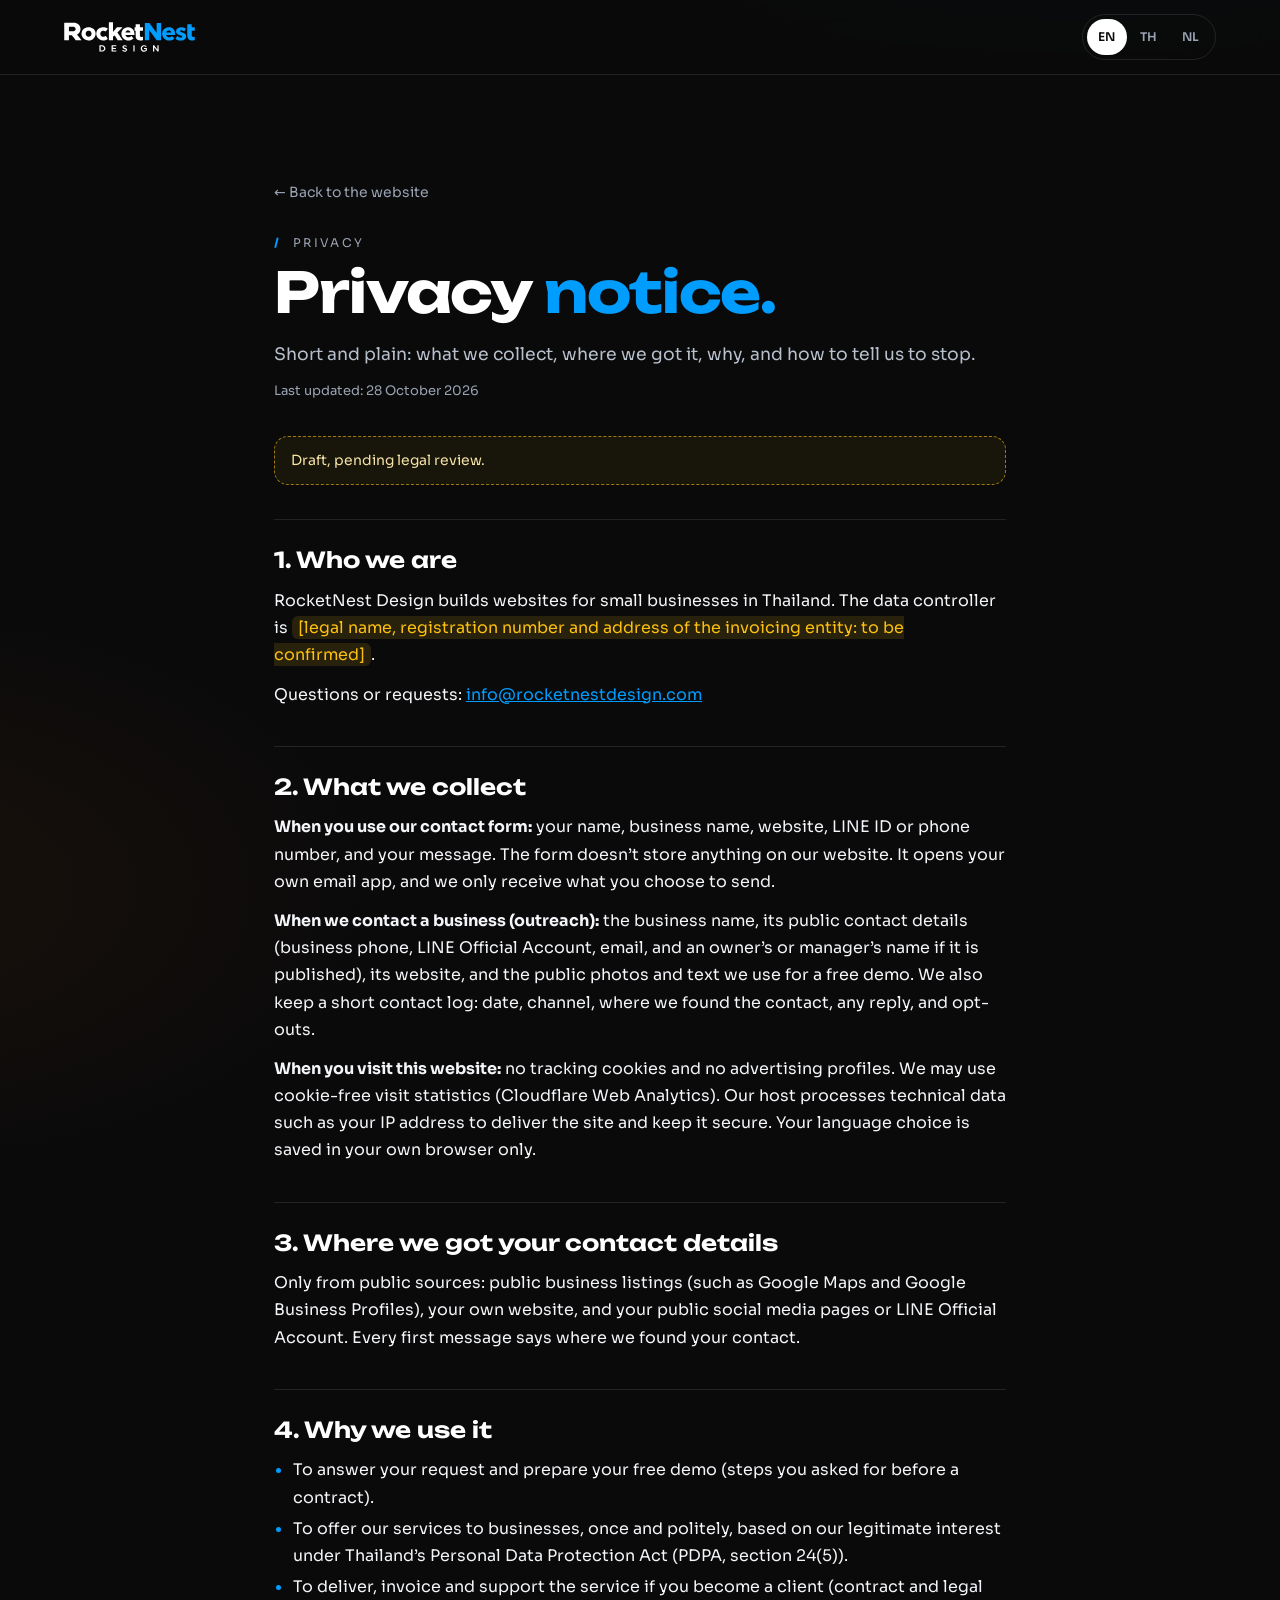
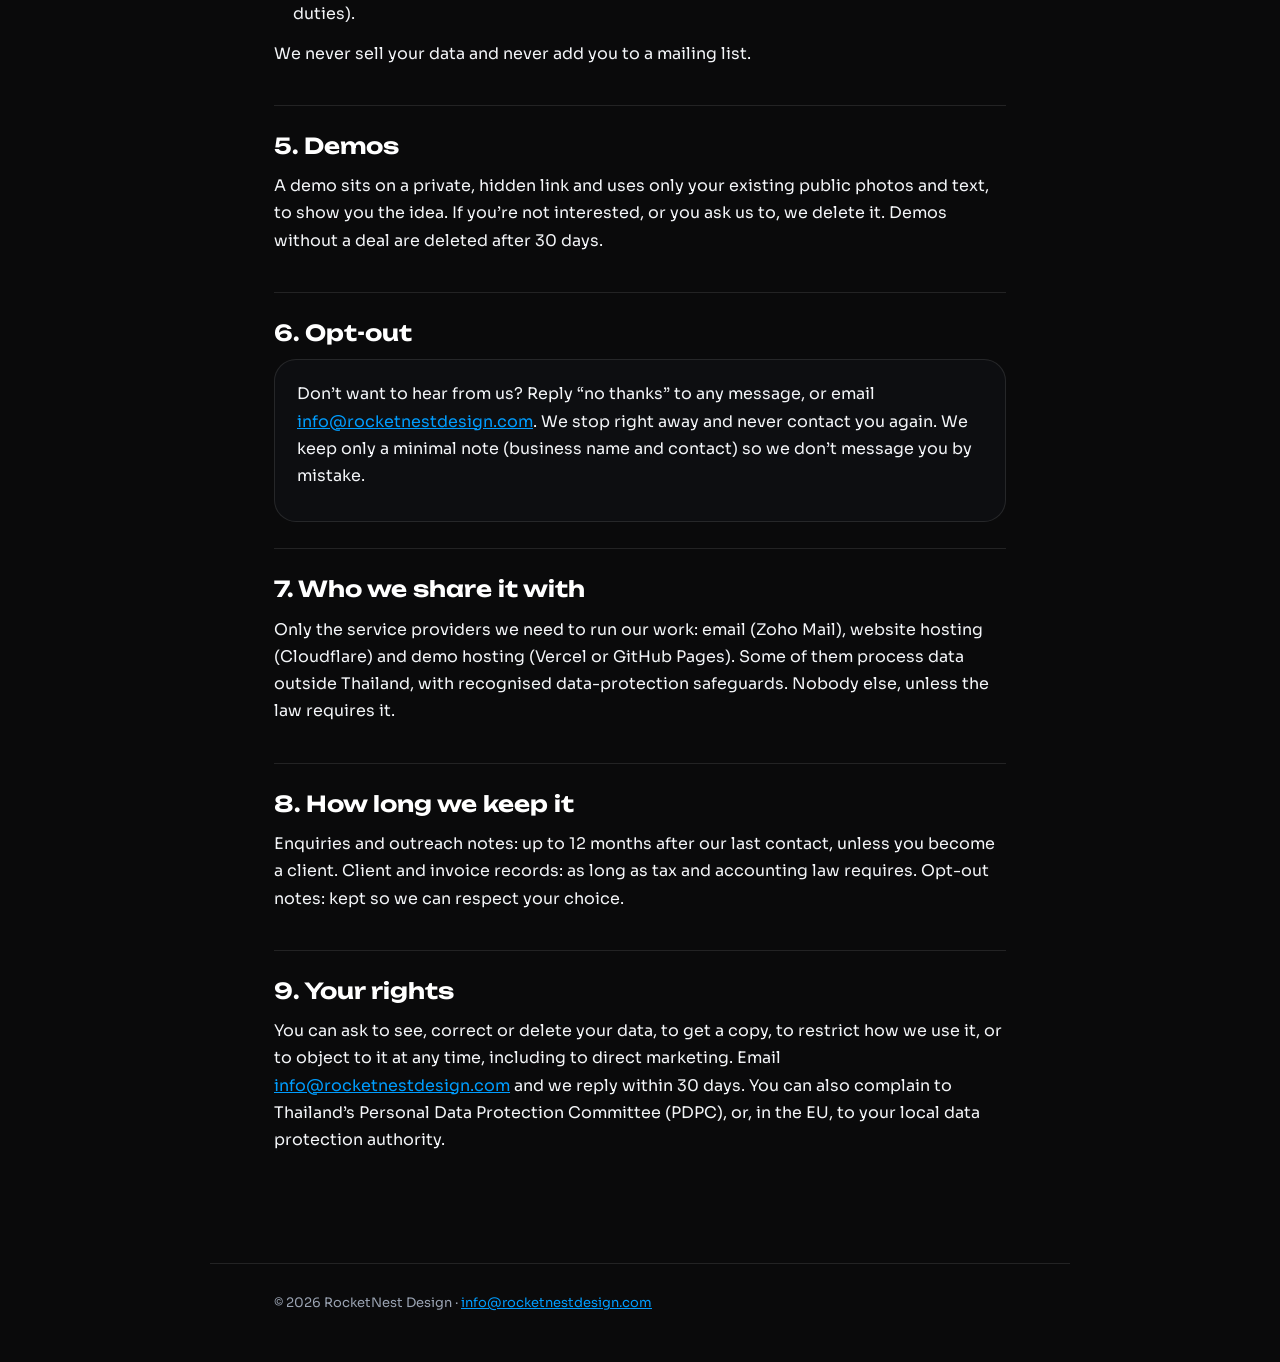
==== privacy/index.html @ 7d0701cd "Preview: pricing (final draft), contact form, privacy notice (draft), HUD fix" ====
<!doctype html>
<html lang="en">
<head>
<meta charset="utf-8">
<meta name="viewport" content="width=device-width, initial-scale=1, viewport-fit=cover">
<!-- PREVIEW ONLY (draft, pending legal review). Not part of the live candidate; remove noindex when approved for launch. -->
<meta name="robots" content="noindex, nofollow">
<title>Privacy notice · RocketNest Design</title>
<meta name="description" content="How RocketNest Design handles personal data from our contact form and business outreach.">
<meta name="theme-color" content="#0A0A0B">
<link rel="icon" href="../favicon-32.png" sizes="32x32">
<link rel="preload" href="../fonts/sora.woff2" as="font" type="font/woff2" crossorigin>
<style>
@font-face{font-family:"Unbounded";src:url(../fonts/unbounded.woff2) format("woff2");font-weight:200 900;font-display:swap}
@font-face{font-family:"Sora";src:url(../fonts/sora.woff2) format("woff2");font-weight:100 800;font-display:swap}
@font-face{font-family:"Prompt";src:url(../fonts/prompt-thai-Regular.woff2) format("woff2");font-weight:400;font-display:swap;unicode-range:U+0E01-0E5B,U+200C-200D,U+25CC}
@font-face{font-family:"Prompt";src:url(../fonts/prompt-thai-SemiBold.woff2) format("woff2");font-weight:500 600;font-display:swap;unicode-range:U+0E01-0E5B,U+200C-200D,U+25CC}
@font-face{font-family:"Prompt";src:url(../fonts/prompt-thai-Bold.woff2) format("woff2");font-weight:700 900;font-display:swap;unicode-range:U+0E01-0E5B,U+200C-200D,U+25CC}
:root{--ink:#0A0A0B;--paper:#F3F5F8;--mute:#9AA3B2;--blue:#009DFE;--flame:#FD7203;--flame-2:#FEC00F;--line:rgba(255,255,255,.1);--display:"Unbounded","Prompt",system-ui,sans-serif;--sans:"Sora","Prompt",system-ui,-apple-system,"Segoe UI",sans-serif;--pad:clamp(20px,5vw,72px)}
*{box-sizing:border-box}
html{background:var(--ink);-webkit-text-size-adjust:100%}
body{margin:0;color:var(--paper);font-family:var(--sans);font-size:clamp(16px,1.05vw,17px);line-height:1.7;-webkit-font-smoothing:antialiased;overflow-x:clip;
 background:radial-gradient(1200px 600px at 85% -10%,rgba(0,157,254,.14),transparent 60%),radial-gradient(900px 500px at -10% 30%,rgba(253,114,3,.06),transparent 60%),var(--ink)}
a{color:var(--blue)}
:focus-visible{outline:2px solid var(--blue);outline-offset:3px;border-radius:6px}
.hdr{position:sticky;top:0;z-index:5;display:flex;align-items:center;justify-content:space-between;gap:16px;padding:14px var(--pad);background:rgba(10,10,11,.72);backdrop-filter:blur(14px);-webkit-backdrop-filter:blur(14px);border-bottom:1px solid var(--line)}
.hdr img{display:block;height:30px;width:auto}
.lang{display:flex;gap:2px;padding:4px;border:1px solid var(--line);border-radius:999px}
.lang button{all:unset;cursor:pointer;min-width:40px;height:36px;display:grid;place-items:center;border-radius:999px;font-size:12px;font-weight:600;letter-spacing:.06em;color:var(--mute)}
.lang button[aria-pressed=true]{background:#fff;color:var(--ink)}
main{max-width:860px;margin:0 auto;padding:clamp(40px,8vw,96px) var(--pad) 72px}
.back{display:inline-flex;align-items:center;gap:8px;min-height:44px;color:var(--mute);text-decoration:none;font-size:14px}
.back:hover{color:#fff}
.eyebrow{margin:18px 0 10px;font-size:12px;letter-spacing:.2em;text-transform:uppercase;color:var(--mute)}
.eyebrow b{color:var(--blue);margin-right:6px}
h1{font:700 clamp(32px,5.4vw,56px)/1.05 var(--display);letter-spacing:-.02em;margin:0 0 18px;color:#fff;overflow-wrap:anywhere}
h1 em{font-style:normal;color:var(--blue)}
.lede{color:#B8C0CC;font-size:1.08em;margin:0 0 10px}
.upd{color:var(--mute);font-size:13px;margin:0 0 34px}
.draft{border:1px dashed rgba(254,192,15,.6);background:rgba(254,192,15,.06);color:#F6E3A6;border-radius:14px;padding:12px 16px;font-size:14px;margin:0 0 34px}
section{padding:26px 0;border-top:1px solid var(--line)}
h2{font:650 clamp(18px,2vw,22px)/1.3 var(--display);margin:0 0 12px;color:#fff}
p{margin:0 0 12px}
ul{margin:0 0 12px;padding-left:1.2em}
li{margin:4px 0}
li::marker{color:var(--blue)}
.todo{background:rgba(254,192,15,.12);color:var(--flame-2);padding:1px 6px;border-radius:6px}
.card{border:1px solid var(--line);background:rgba(17,18,22,.62);border-radius:22px;padding:20px 22px;margin-top:8px}
footer{max-width:860px;margin:0 auto;padding:28px var(--pad) 48px;color:var(--mute);font-size:13px;border-top:1px solid var(--line)}
html[lang=th] .eyebrow{letter-spacing:.04em}
html[lang=th] body{line-height:1.85}
article[hidden]{display:none}
</style>
</head>
<body>
<header class="hdr">
  <a href="../" aria-label="RocketNest Design home"><img src="../img/wordmark.svg" alt="RocketNest Design" width="150" height="34"></a>
  <div class="lang" role="group" aria-label="Language">
    <button type="button" data-lang="en" aria-pressed="true">EN</button>
    <button type="button" data-lang="th" aria-pressed="false">TH</button>
    <button type="button" data-lang="nl" aria-pressed="false">NL</button>
  </div>
</header>

<main>
<!-- TODO(Steven): data controller = the invoicing entity (still open). Replace the three [ ... ] placeholders below
     (EN, TH and NL) with its legal name, registration number and address. Retention periods: confirm. Thai lawyer to review once. -->

<article lang="en" data-l="en">
  <a class="back" href="../">← Back to the website</a>
  <p class="eyebrow"><b>/</b> Privacy</p>
  <h1>Privacy <em>notice.</em></h1>
  <p class="lede">Short and plain: what we collect, where we got it, why, and how to tell us to stop.</p>
  <p class="upd">Last updated: 28 October 2026</p>
  <p class="draft">Draft, pending legal review.</p>

  <section><h2>1. Who we are</h2>
    <p>RocketNest Design builds websites for small businesses in Thailand. The data controller is <span class="todo">[legal name, registration number and address of the invoicing entity: to be confirmed]</span>.</p>
    <p>Questions or requests: <a href="mailto:info@rocketnestdesign.com">info@rocketnestdesign.com</a></p></section>

  <section><h2>2. What we collect</h2>
    <p><strong>When you use our contact form:</strong> your name, business name, website, LINE ID or phone number, and your message. The form doesn’t store anything on our website. It opens your own email app, and we only receive what you choose to send.</p>
    <p><strong>When we contact a business (outreach):</strong> the business name, its public contact details (business phone, LINE Official Account, email, and an owner’s or manager’s name if it is published), its website, and the public photos and text we use for a free demo. We also keep a short contact log: date, channel, where we found the contact, any reply, and opt-outs.</p>
    <p><strong>When you visit this website:</strong> no tracking cookies and no advertising profiles. We may use cookie-free visit statistics (Cloudflare Web Analytics). Our host processes technical data such as your IP address to deliver the site and keep it secure. Your language choice is saved in your own browser only.</p></section>

  <section><h2>3. Where we got your contact details</h2>
    <p>Only from public sources: public business listings (such as Google Maps and Google Business Profiles), your own website, and your public social media pages or LINE Official Account. Every first message says where we found your contact.</p></section>

  <section><h2>4. Why we use it</h2>
    <ul>
      <li>To answer your request and prepare your free demo (steps you asked for before a contract).</li>
      <li>To offer our services to businesses, once and politely, based on our legitimate interest under Thailand’s Personal Data Protection Act (PDPA, section 24(5)).</li>
      <li>To deliver, invoice and support the service if you become a client (contract and legal duties).</li>
    </ul>
    <p>We never sell your data and never add you to a mailing list.</p></section>

  <section><h2>5. Demos</h2>
    <p>A demo sits on a private, hidden link and uses only your existing public photos and text, to show you the idea. If you’re not interested, or you ask us to, we delete it. Demos without a deal are deleted after 30 days.</p></section>

  <section><h2>6. Opt-out</h2>
    <div class="card"><p>Don’t want to hear from us? Reply “no thanks” to any message, or email <a href="mailto:info@rocketnestdesign.com?subject=Opt-out">info@rocketnestdesign.com</a>. We stop right away and never contact you again. We keep only a minimal note (business name and contact) so we don’t message you by mistake.</p></div></section>

  <section><h2>7. Who we share it with</h2>
    <p>Only the service providers we need to run our work: email (Zoho Mail), website hosting (Cloudflare) and demo hosting (Vercel or GitHub Pages). Some of them process data outside Thailand, with recognised data-protection safeguards. Nobody else, unless the law requires it.</p></section>

  <section><h2>8. How long we keep it</h2>
    <p>Enquiries and outreach notes: up to 12 months after our last contact, unless you become a client. Client and invoice records: as long as tax and accounting law requires. Opt-out notes: kept so we can respect your choice.</p></section>

  <section><h2>9. Your rights</h2>
    <p>You can ask to see, correct or delete your data, to get a copy, to restrict how we use it, or to object to it at any time, including to direct marketing. Email <a href="mailto:info@rocketnestdesign.com">info@rocketnestdesign.com</a> and we reply within 30 days. You can also complain to Thailand’s Personal Data Protection Committee (PDPC), or, in the EU, to your local data protection authority.</p></section>
</article>

<article lang="th" data-l="th" hidden>
  <a class="back" href="../">← กลับไปที่เว็บไซต์</a>
  <p class="eyebrow"><b>/</b> ความเป็นส่วนตัว</p>
  <h1>ประกาศ<em>ความเป็นส่วนตัว</em></h1>
  <p class="lede">สั้นและเข้าใจง่าย: เราเก็บข้อมูลอะไร ได้มาจากที่ไหน ใช้ทำอะไร และจะบอกให้เราหยุดได้อย่างไร</p>
  <p class="upd">ปรับปรุงล่าสุด: 28 ตุลาคม 2026</p>
  <p class="draft">ฉบับร่าง รอการตรวจสอบทางกฎหมาย</p>

  <section><h2>1. เราคือใคร</h2>
    <p>RocketNest Design รับทำเว็บไซต์ให้ธุรกิจขนาดเล็กในประเทศไทย ผู้ควบคุมข้อมูลส่วนบุคคลคือ <span class="todo">[ชื่อนิติบุคคล เลขทะเบียน และที่อยู่ของผู้ออกใบแจ้งหนี้: รอยืนยัน]</span></p>
    <p>สอบถามหรือส่งคำขอ: <a href="mailto:info@rocketnestdesign.com">info@rocketnestdesign.com</a></p></section>

  <section><h2>2. ข้อมูลที่เราเก็บ</h2>
    <p><strong>เมื่อคุณใช้แบบฟอร์มติดต่อ:</strong> ชื่อ ชื่อธุรกิจ เว็บไซต์ LINE ID หรือเบอร์โทร และข้อความของคุณ แบบฟอร์มไม่ได้บันทึกข้อมูลใดไว้บนเว็บไซต์ของเรา แต่จะเปิดแอปอีเมลของคุณเอง และเราได้รับเฉพาะสิ่งที่คุณเลือกส่งมา</p>
    <p><strong>เมื่อเราติดต่อธุรกิจ:</strong> ชื่อธุรกิจ ช่องทางติดต่อที่เปิดเผยต่อสาธารณะ (เบอร์โทรของธุรกิจ LINE Official Account อีเมล และชื่อเจ้าของหรือผู้จัดการหากมีการเผยแพร่) เว็บไซต์ รวมถึงรูปภาพและข้อความสาธารณะที่เราใช้ทำเดโมฟรี เรายังเก็บบันทึกการติดต่อสั้น ๆ ได้แก่ วันที่ ช่องทาง แหล่งที่พบช่องทางติดต่อ การตอบกลับ และการขอไม่รับการติดต่อ</p>
    <p><strong>เมื่อคุณเข้าชมเว็บไซต์นี้:</strong> ไม่มีคุกกี้ติดตามและไม่มีการสร้างโปรไฟล์โฆษณา เราอาจใช้สถิติการเข้าชมแบบไม่ใช้คุกกี้ (Cloudflare Web Analytics) ผู้ให้บริการโฮสติ้งของเราประมวลผลข้อมูลทางเทคนิค เช่น หมายเลข IP เพื่อแสดงเว็บไซต์และรักษาความปลอดภัย ภาษาที่คุณเลือกจะบันทึกไว้ในเบราว์เซอร์ของคุณเท่านั้น</p></section>

  <section><h2>3. เราได้ช่องทางติดต่อของคุณมาจากไหน</h2>
    <p>จากแหล่งสาธารณะเท่านั้น: รายชื่อธุรกิจสาธารณะ (เช่น Google Maps และ Google Business Profile) เว็บไซต์ของคุณ และหน้าโซเชียลมีเดียหรือ LINE Official Account สาธารณะของคุณ ข้อความแรกทุกครั้งจะบอกว่าเราพบช่องทางติดต่อของคุณจากที่ใด</p></section>

  <section><h2>4. เราใช้ข้อมูลเพื่ออะไร</h2>
    <ul>
      <li>เพื่อตอบคำขอของคุณและจัดทำเดโมฟรี (ขั้นตอนที่คุณร้องขอก่อนทำสัญญา)</li>
      <li>เพื่อนำเสนอบริการของเราให้ธุรกิจอย่างสุภาพเพียงครั้งเดียว โดยอาศัยประโยชน์โดยชอบด้วยกฎหมายตามพระราชบัญญัติคุ้มครองข้อมูลส่วนบุคคล (PDPA มาตรา 24(5))</li>
      <li>เพื่อให้บริการ ออกใบแจ้งหนี้ และดูแลคุณหากคุณเป็นลูกค้า (ตามสัญญาและหน้าที่ตามกฎหมาย)</li>
    </ul>
    <p>เราไม่ขายข้อมูลของคุณ และไม่เพิ่มคุณเข้ารายชื่อรับอีเมลใด ๆ</p></section>

  <section><h2>5. เดโม</h2>
    <p>เดโมอยู่บนลิงก์ส่วนตัวที่ซ่อนไว้ และใช้เฉพาะรูปภาพและข้อความสาธารณะที่คุณมีอยู่แล้ว เพื่อให้คุณเห็นภาพ หากคุณไม่สนใจหรือขอให้ลบ เราจะลบทันที เดโมที่ไม่ได้ตกลงกันจะถูกลบภายใน 30 วัน</p></section>

  <section><h2>6. การขอไม่รับการติดต่อ</h2>
    <div class="card"><p>ไม่ต้องการให้เราติดต่ออีก? ตอบกลับว่า “ไม่สนใจ” ในข้อความใดก็ได้ หรืออีเมลถึง <a href="mailto:info@rocketnestdesign.com?subject=Opt-out">info@rocketnestdesign.com</a> เราจะหยุดทันทีและจะไม่ติดต่อคุณอีก เราเก็บเพียงบันทึกขั้นต่ำ (ชื่อธุรกิจและช่องทางติดต่อ) เพื่อไม่ให้ส่งข้อความถึงคุณโดยไม่ตั้งใจ</p></div></section>

  <section><h2>7. เราแบ่งปันข้อมูลกับใคร</h2>
    <p>เฉพาะผู้ให้บริการที่จำเป็นต่อการทำงาน: อีเมล (Zoho Mail) โฮสติ้งเว็บไซต์ (Cloudflare) และโฮสติ้งเดโม (Vercel หรือ GitHub Pages) บางรายประมวลผลข้อมูลนอกประเทศไทย โดยมีมาตรการคุ้มครองข้อมูลที่ได้รับการยอมรับ ไม่มีบุคคลอื่น เว้นแต่กฎหมายกำหนด</p></section>

  <section><h2>8. เราเก็บข้อมูลไว้นานเท่าไร</h2>
    <p>คำขอและบันทึกการติดต่อ: ไม่เกิน 12 เดือนหลังการติดต่อครั้งล่าสุด เว้นแต่คุณจะเป็นลูกค้า ข้อมูลลูกค้าและใบแจ้งหนี้: ตามระยะเวลาที่กฎหมายภาษีและบัญชีกำหนด บันทึกการขอไม่รับการติดต่อ: เก็บไว้เพื่อเคารพการตัดสินใจของคุณ</p></section>

  <section><h2>9. สิทธิของคุณ</h2>
    <p>คุณขอเข้าถึง แก้ไข หรือลบข้อมูลของคุณ ขอรับสำเนา ขอจำกัดการใช้ หรือคัดค้านการใช้ข้อมูลได้ทุกเมื่อ รวมถึงการตลาดแบบตรง อีเมลถึง <a href="mailto:info@rocketnestdesign.com">info@rocketnestdesign.com</a> แล้วเราจะตอบกลับภายใน 30 วัน คุณยังร้องเรียนต่อคณะกรรมการคุ้มครองข้อมูลส่วนบุคคล (สคส.) ได้ หรือหากอยู่ในสหภาพยุโรป ร้องเรียนต่อหน่วยงานคุ้มครองข้อมูลในประเทศของคุณ</p></section>
</article>

<article lang="nl" data-l="nl" hidden>
  <a class="back" href="../">← Terug naar de website</a>
  <p class="eyebrow"><b>/</b> Privacy</p>
  <h1>Privacy<em>verklaring.</em></h1>
  <p class="lede">Kort en duidelijk: wat we verzamelen, waar we het vonden, waarom, en hoe je ons laat stoppen.</p>
  <p class="upd">Laatst bijgewerkt: 28 oktober 2026</p>
  <p class="draft">Ontwerp, juridische controle volgt.</p>

  <section><h2>1. Wie we zijn</h2>
    <p>RocketNest Design maakt websites voor kleine zaken in Thailand. De verwerkingsverantwoordelijke is <span class="todo">[juridische naam, ondernemingsnummer en adres van de factuurentiteit: nog te bevestigen]</span>.</p>
    <p>Vragen of verzoeken: <a href="mailto:info@rocketnestdesign.com">info@rocketnestdesign.com</a></p></section>

  <section><h2>2. Wat we verzamelen</h2>
    <p><strong>Als je ons contactformulier gebruikt:</strong> je naam, de naam van je zaak, je website, je LINE ID of telefoonnummer en je bericht. Het formulier bewaart niets op onze website. Het opent je eigen e-mailapp, en we ontvangen alleen wat jij verstuurt.</p>
    <p><strong>Als we een zaak contacteren:</strong> de naam van de zaak, de publieke contactgegevens (telefoon van de zaak, LINE Official Account, e-mail, en de naam van de eigenaar of manager als die gepubliceerd is), de website, en de publieke foto’s en teksten die we gebruiken voor een gratis demo. We houden ook een kort contactlogboek bij: datum, kanaal, waar we het contact vonden, een eventueel antwoord en afmeldingen.</p>
    <p><strong>Als je deze website bezoekt:</strong> geen trackingcookies en geen advertentieprofielen. We gebruiken mogelijk cookievrije bezoekstatistieken (Cloudflare Web Analytics). Onze host verwerkt technische gegevens zoals je IP-adres om de site te tonen en te beveiligen. Je taalkeuze wordt alleen in je eigen browser bewaard.</p></section>

  <section><h2>3. Waar we je contactgegevens vonden</h2>
    <p>Alleen uit publieke bronnen: openbare bedrijfsvermeldingen (zoals Google Maps en Google-bedrijfsprofielen), je eigen website, en je publieke sociale media of LINE Official Account. In elk eerste bericht staat waar we je contact vonden.</p></section>

  <section><h2>4. Waarvoor we het gebruiken</h2>
    <ul>
      <li>Om je vraag te beantwoorden en je gratis demo te maken (stappen die je vroeg vóór een contract).</li>
      <li>Om onze diensten één keer, beleefd, aan te bieden aan zaken, op basis van ons gerechtvaardigd belang onder de Thaise wet op de bescherming van persoonsgegevens (PDPA, artikel 24(5)).</li>
      <li>Om de dienst te leveren, te factureren en te ondersteunen als je klant wordt (contract en wettelijke plichten).</li>
    </ul>
    <p>We verkopen je gegevens nooit en zetten je nooit op een mailinglijst.</p></section>

  <section><h2>5. Demo’s</h2>
    <p>Een demo staat op een privé, verborgen link en gebruikt alleen je bestaande publieke foto’s en teksten, om je het idee te tonen. Heb je geen interesse, of vraag je het ons, dan verwijderen we hem. Demo’s zonder akkoord worden na 30 dagen verwijderd.</p></section>

  <section><h2>6. Afmelden</h2>
    <div class="card"><p>Liever niets meer van ons horen? Antwoord “nee, bedankt” op eender welk bericht, of mail naar <a href="mailto:info@rocketnestdesign.com?subject=Opt-out">info@rocketnestdesign.com</a>. We stoppen meteen en contacteren je nooit meer. We bewaren alleen een minimale notitie (naam van de zaak en het contact), zodat we je niet per vergissing opnieuw berichten.</p></div></section>

  <section><h2>7. Met wie we het delen</h2>
    <p>Alleen met de dienstverleners die we nodig hebben: e-mail (Zoho Mail), websitehosting (Cloudflare) en demohosting (Vercel of GitHub Pages). Sommigen verwerken gegevens buiten Thailand, met erkende beschermingsmaatregelen. Met niemand anders, tenzij de wet het vereist.</p></section>

  <section><h2>8. Hoe lang we het bewaren</h2>
    <p>Aanvragen en notities van contacten: tot 12 maanden na ons laatste contact, tenzij je klant wordt. Klant- en factuurgegevens: zo lang als de fiscale en boekhoudkundige wetgeving vereist. Afmeldingen: bewaard zodat we je keuze kunnen respecteren.</p></section>

  <section><h2>9. Je rechten</h2>
    <p>Je kunt vragen om je gegevens in te zien, te verbeteren of te wissen, een kopie te krijgen, het gebruik te beperken of er op elk moment bezwaar tegen te maken, ook tegen direct marketing. Mail naar <a href="mailto:info@rocketnestdesign.com">info@rocketnestdesign.com</a> en we antwoorden binnen 30 dagen. Je kunt ook klacht indienen bij de Thaise Personal Data Protection Committee (PDPC), of in de EU bij je lokale gegevensbeschermingsautoriteit (in België: de Gegevensbeschermingsautoriteit).</p></section>
</article>
</main>
<footer>© 2026 RocketNest Design · <a href="mailto:info@rocketnestdesign.com">info@rocketnestdesign.com</a></footer>
<script>
(function(){
  var T={en:'Privacy notice · RocketNest Design',th:'ประกาศความเป็นส่วนตัว · RocketNest Design',nl:'Privacyverklaring · RocketNest Design'};
  function set(l,persist){
    if(!T[l])l='en';
    document.documentElement.lang=l;document.title=T[l];
    [].forEach.call(document.querySelectorAll('article[data-l]'),function(a){a.hidden=a.getAttribute('data-l')!==l});
    [].forEach.call(document.querySelectorAll('.lang button'),function(b){b.setAttribute('aria-pressed',String(b.getAttribute('data-lang')===l))});
    if(persist)try{localStorage.setItem('rn-lang',l)}catch(e){}
  }
  var q=(location.search.match(/[?&]lang=(en|th|nl)/)||[])[1],s=null;
  try{s=localStorage.getItem('rn-lang')}catch(e){}
  var n=(navigator.language||'').slice(0,2);
  set(q||s||(n==='th'||n==='nl'?n:'en'),!!q);
  [].forEach.call(document.querySelectorAll('.lang button'),function(b){b.addEventListener('click',function(){set(b.getAttribute('data-lang'),true)})});
})();
</script>
</body>
</html>
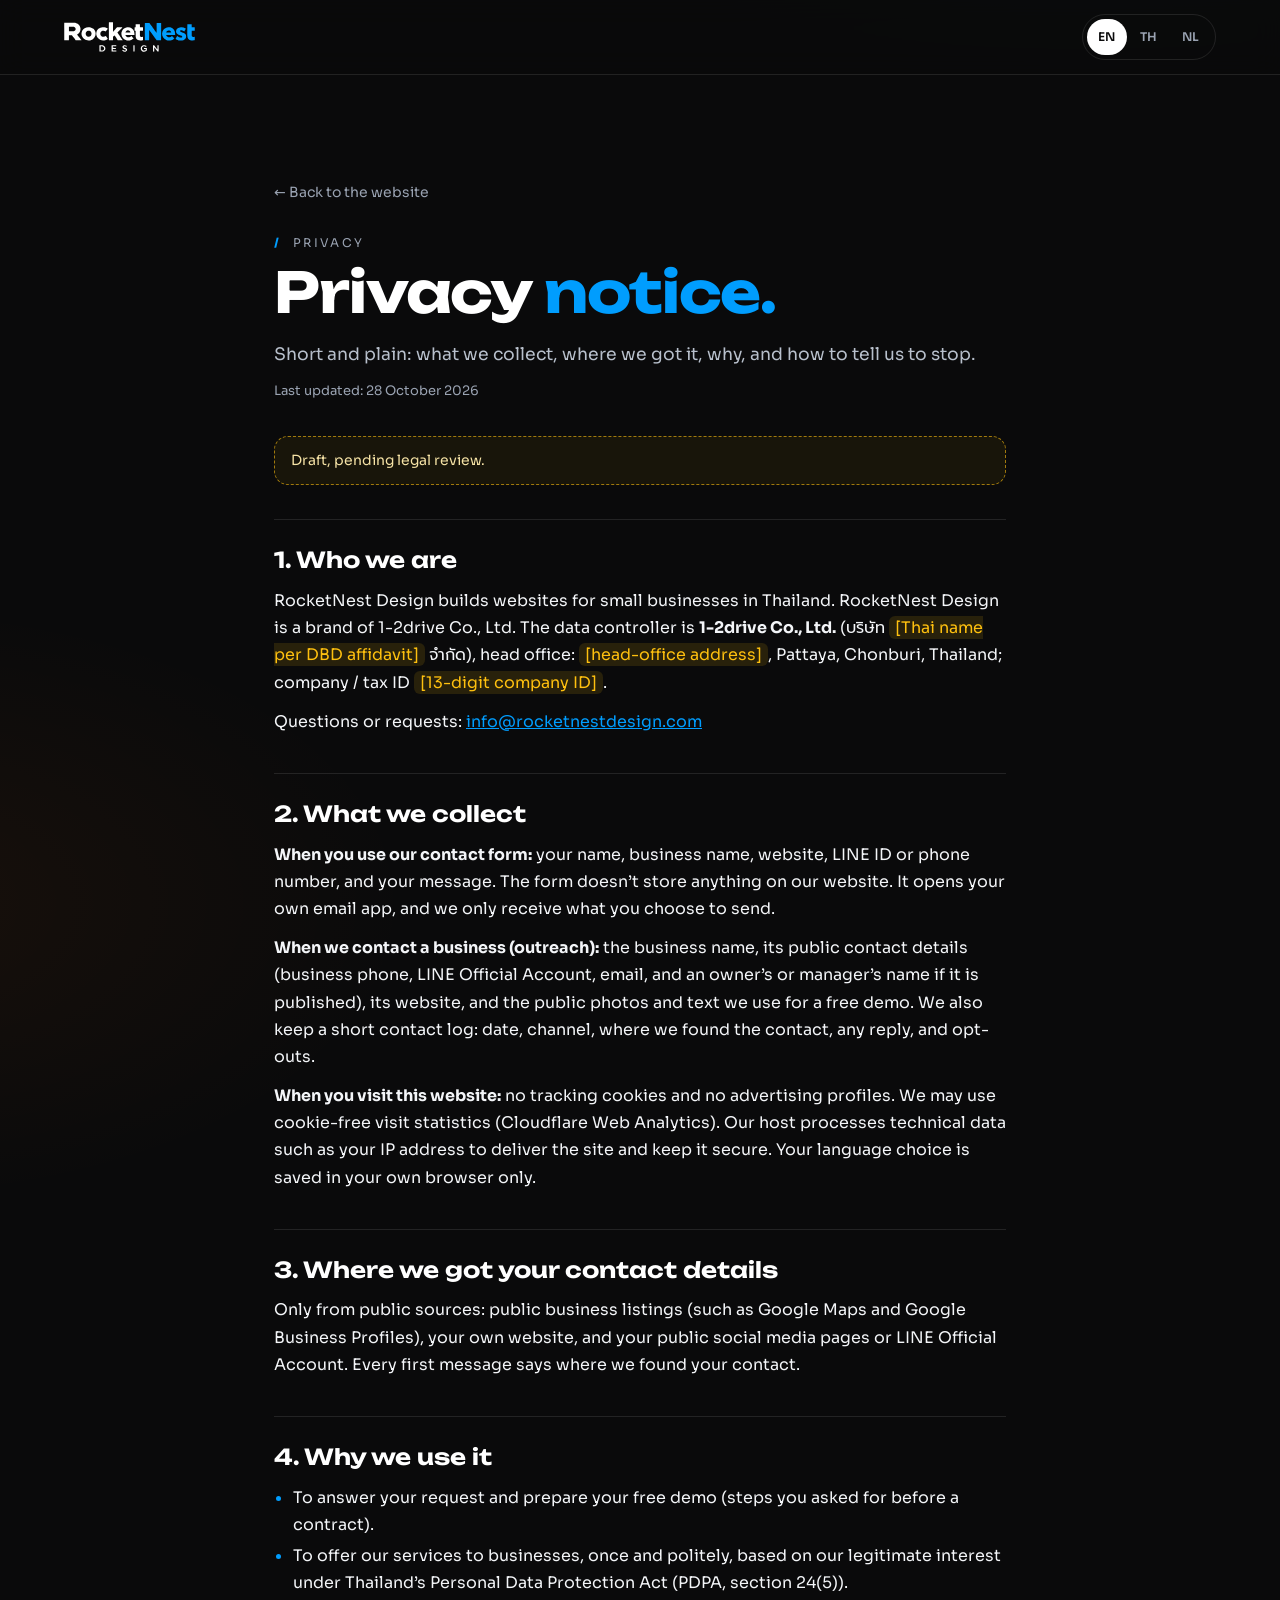
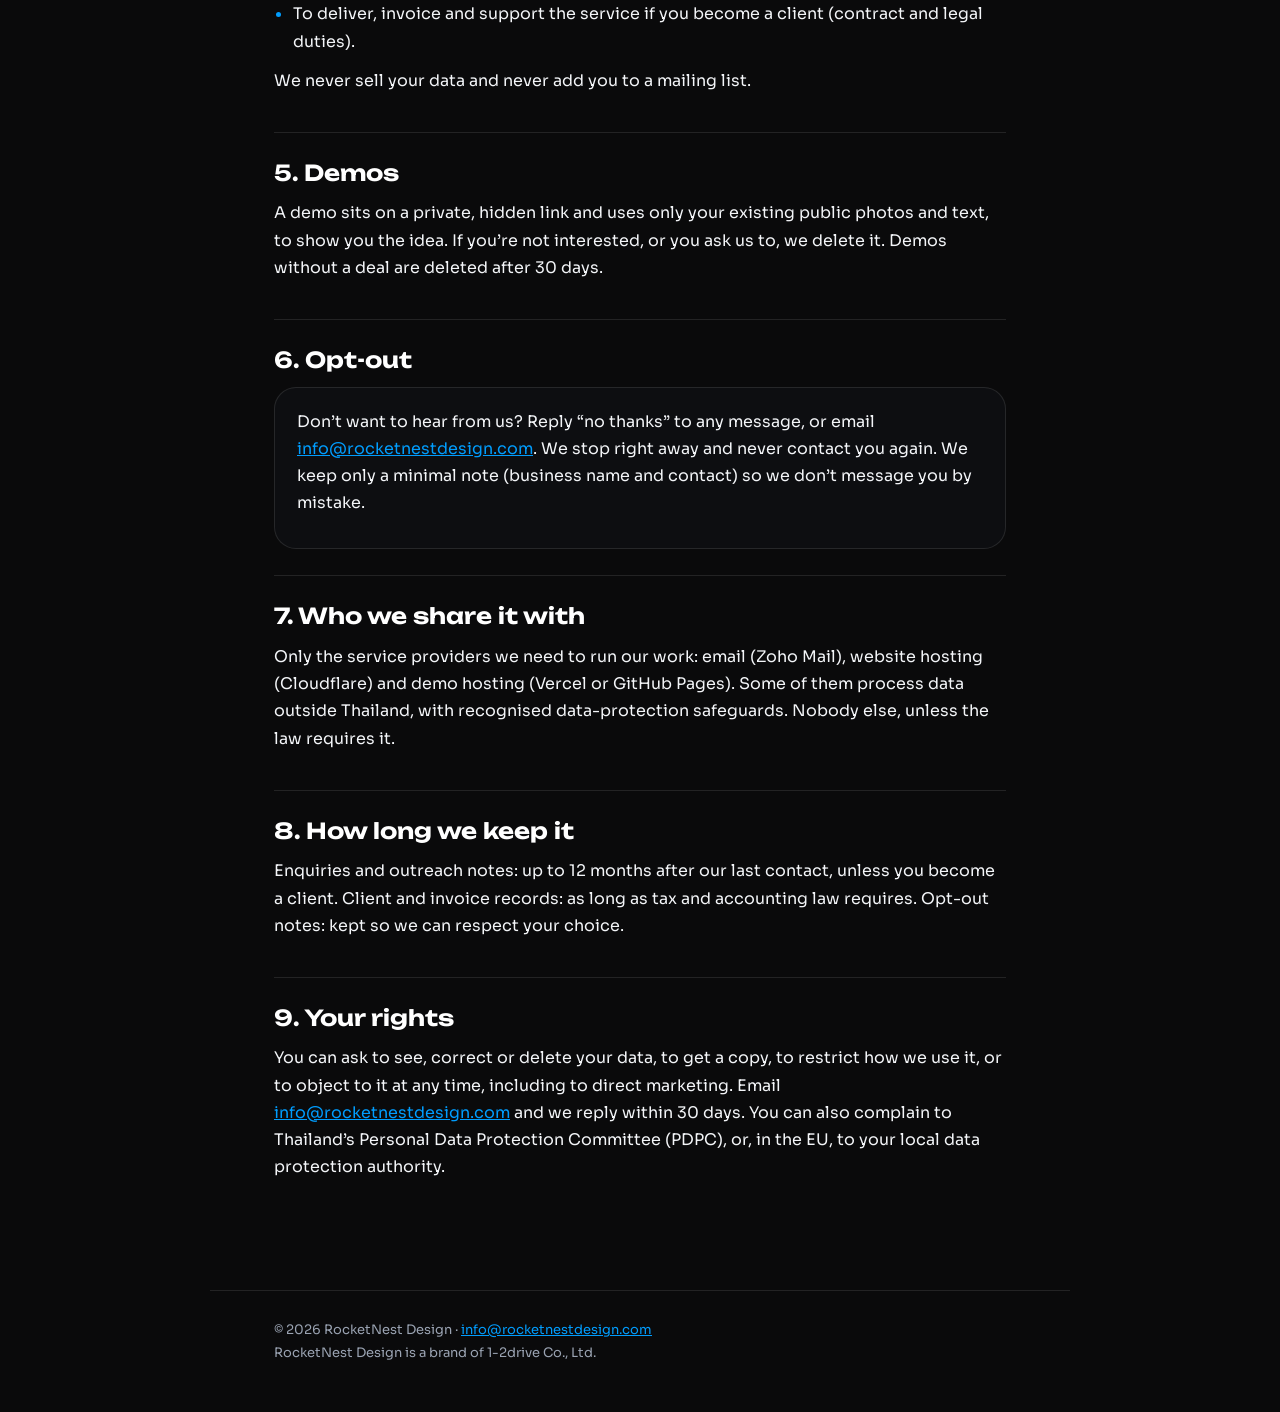
==== commit 9b59f584: "Preview: brand line (1-2drive Co., Ltd.) in footer, privacy data controller placeholders" ====
--- a/privacy/index.html
+++ b/privacy/index.html
@@ -63,8 +63,8 @@
 </header>
 
 <main>
-<!-- TODO(Steven): data controller = the invoicing entity (still open). Replace the three [ ... ] placeholders below
-     (EN, TH and NL) with its legal name, registration number and address. Retention periods: confirm. Thai lawyer to review once. -->
+<!-- TODO(Steven): data controller = 1-2drive Co., Ltd. (Legal addendum 28 Oct 2026). Fill the [ ... ] placeholders below
+     (EN, TH and NL) from the DBD affidavit: Thai name, 13-digit company ID, head-office address. Retention periods: confirm. Thai lawyer to review once. -->
 
 <article lang="en" data-l="en">
   <a class="back" href="../">← Back to the website</a>
@@ -75,7 +75,7 @@
   <p class="draft">Draft, pending legal review.</p>
 
   <section><h2>1. Who we are</h2>
-    <p>RocketNest Design builds websites for small businesses in Thailand. The data controller is <span class="todo">[legal name, registration number and address of the invoicing entity: to be confirmed]</span>.</p>
+    <p>RocketNest Design builds websites for small businesses in Thailand. RocketNest Design is a brand of 1-2drive Co., Ltd. The data controller is <b>1-2drive Co., Ltd.</b> (บริษัท <span class="todo">[Thai name per DBD affidavit]</span> จำกัด), head office: <span class="todo">[head-office address]</span>, Pattaya, Chonburi, Thailand; company / tax ID <span class="todo">[13-digit company ID]</span>.</p>
     <p>Questions or requests: <a href="mailto:info@rocketnestdesign.com">info@rocketnestdesign.com</a></p></section>
 
   <section><h2>2. What we collect</h2>
@@ -119,7 +119,7 @@
   <p class="draft">ฉบับร่าง รอการตรวจสอบทางกฎหมาย</p>
 
   <section><h2>1. เราคือใคร</h2>
-    <p>RocketNest Design รับทำเว็บไซต์ให้ธุรกิจขนาดเล็กในประเทศไทย ผู้ควบคุมข้อมูลส่วนบุคคลคือ <span class="todo">[ชื่อนิติบุคคล เลขทะเบียน และที่อยู่ของผู้ออกใบแจ้งหนี้: รอยืนยัน]</span></p>
+    <p>RocketNest Design รับทำเว็บไซต์ให้ธุรกิจขนาดเล็กในประเทศไทย RocketNest Design เป็นแบรนด์ของ บริษัท 1-2drive จำกัด ผู้ควบคุมข้อมูลส่วนบุคคลคือ <b>บริษัท <span class="todo">[ชื่อภาษาไทยตามหนังสือรับรอง]</span> จำกัด (1-2drive Co., Ltd.)</b> สำนักงานใหญ่: <span class="todo">[ที่อยู่สำนักงานใหญ่]</span> พัทยา ชลบุรี เลขทะเบียนนิติบุคคล/เลขประจำตัวผู้เสียภาษี <span class="todo">[เลข 13 หลัก]</span></p>
     <p>สอบถามหรือส่งคำขอ: <a href="mailto:info@rocketnestdesign.com">info@rocketnestdesign.com</a></p></section>
 
   <section><h2>2. ข้อมูลที่เราเก็บ</h2>
@@ -163,7 +163,7 @@
   <p class="draft">Ontwerp, juridische controle volgt.</p>
 
   <section><h2>1. Wie we zijn</h2>
-    <p>RocketNest Design maakt websites voor kleine zaken in Thailand. De verwerkingsverantwoordelijke is <span class="todo">[juridische naam, ondernemingsnummer en adres van de factuurentiteit: nog te bevestigen]</span>.</p>
+    <p>RocketNest Design maakt websites voor kleine zaken in Thailand. RocketNest Design is een merk van 1-2drive Co., Ltd. De verwerkingsverantwoordelijke is <b>1-2drive Co., Ltd.</b>, hoofdkantoor: <span class="todo">[adres hoofdkantoor]</span>, Pattaya, Chonburi, Thailand; bedrijfs- en belastingnummer <span class="todo">[13-cijferig bedrijfsnummer]</span>.</p>
     <p>Vragen of verzoeken: <a href="mailto:info@rocketnestdesign.com">info@rocketnestdesign.com</a></p></section>
 
   <section><h2>2. Wat we verzamelen</h2>
@@ -198,7 +198,7 @@
     <p>Je kunt vragen om je gegevens in te zien, te verbeteren of te wissen, een kopie te krijgen, het gebruik te beperken of er op elk moment bezwaar tegen te maken, ook tegen direct marketing. Mail naar <a href="mailto:info@rocketnestdesign.com">info@rocketnestdesign.com</a> en we antwoorden binnen 30 dagen. Je kunt ook klacht indienen bij de Thaise Personal Data Protection Committee (PDPC), of in de EU bij je lokale gegevensbeschermingsautoriteit (in België: de Gegevensbeschermingsautoriteit).</p></section>
 </article>
 </main>
-<footer>© 2026 RocketNest Design · <a href="mailto:info@rocketnestdesign.com">info@rocketnestdesign.com</a></footer>
+<footer>© 2026 RocketNest Design · <a href="mailto:info@rocketnestdesign.com">info@rocketnestdesign.com</a><br>RocketNest Design is a brand of 1-2drive Co., Ltd.</footer>
 <script>
 (function(){
   var T={en:'Privacy notice · RocketNest Design',th:'ประกาศความเป็นส่วนตัว · RocketNest Design',nl:'Privacyverklaring · RocketNest Design'};
